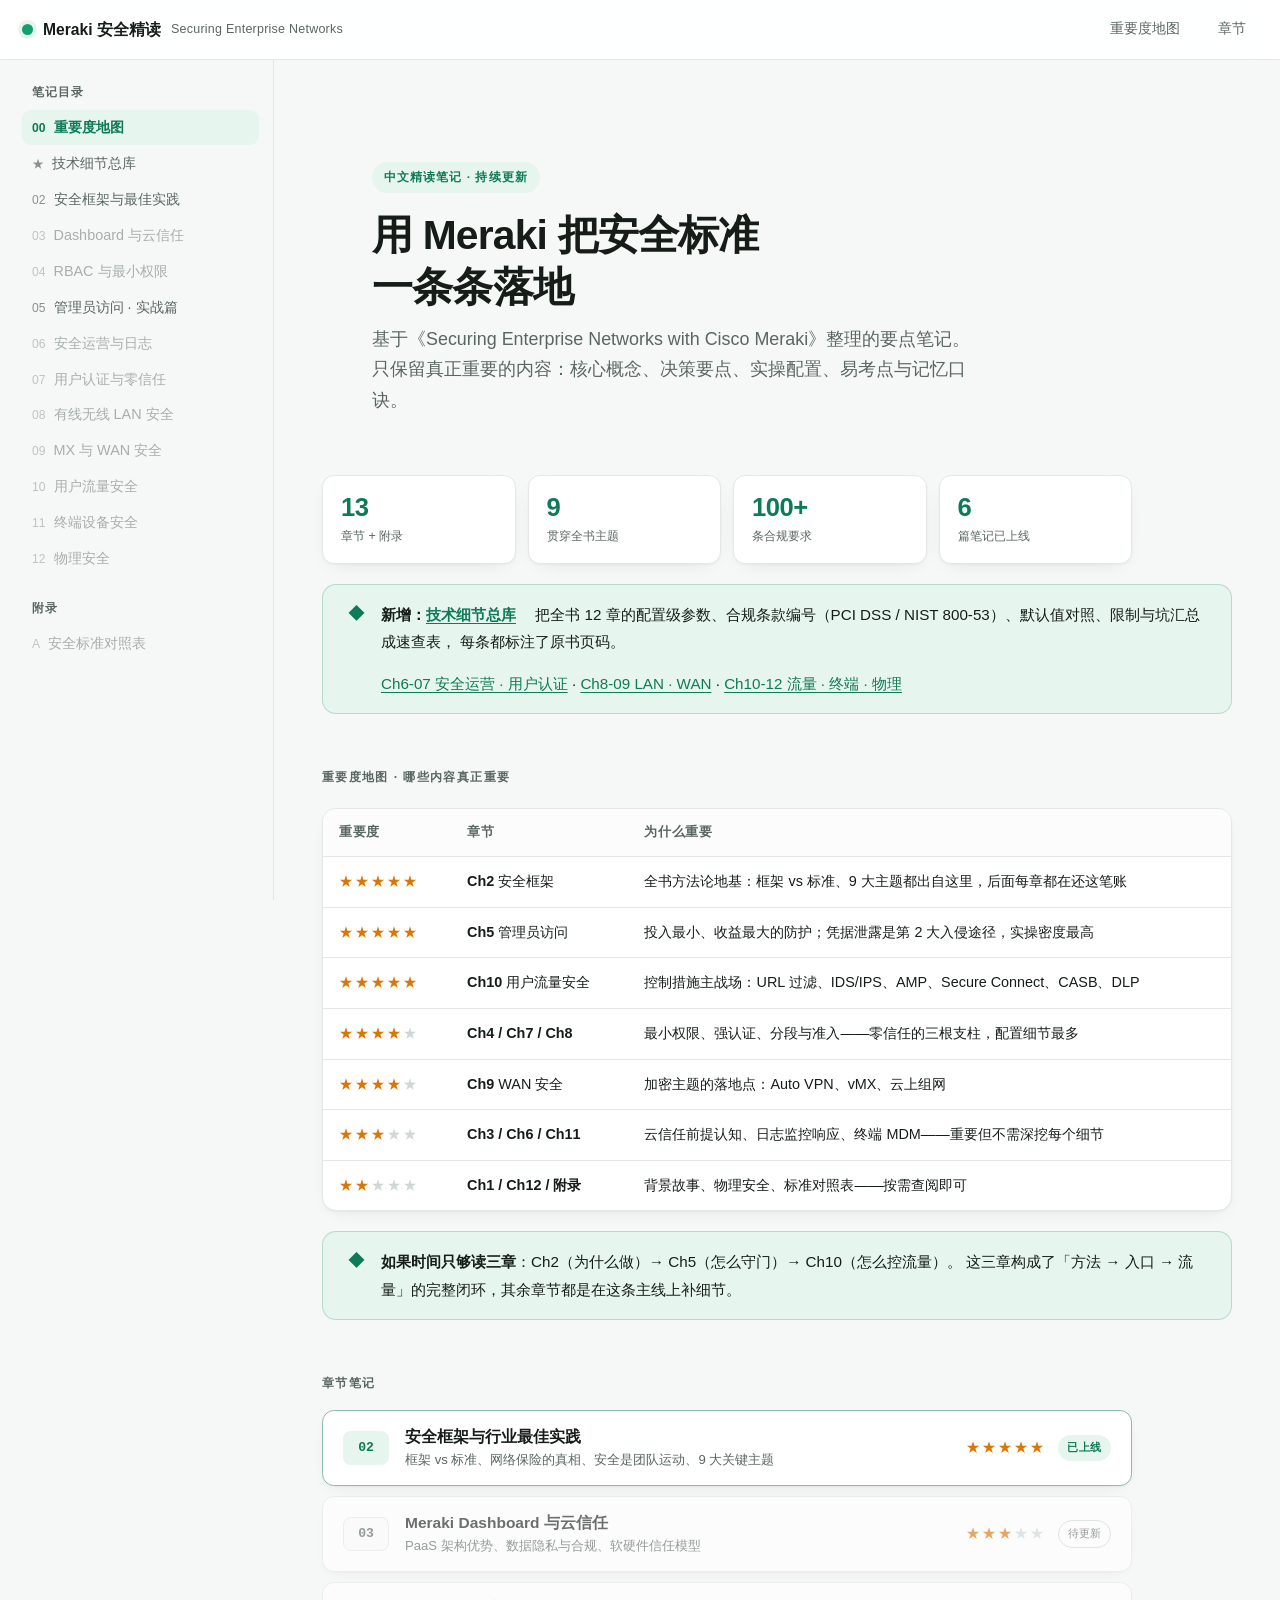
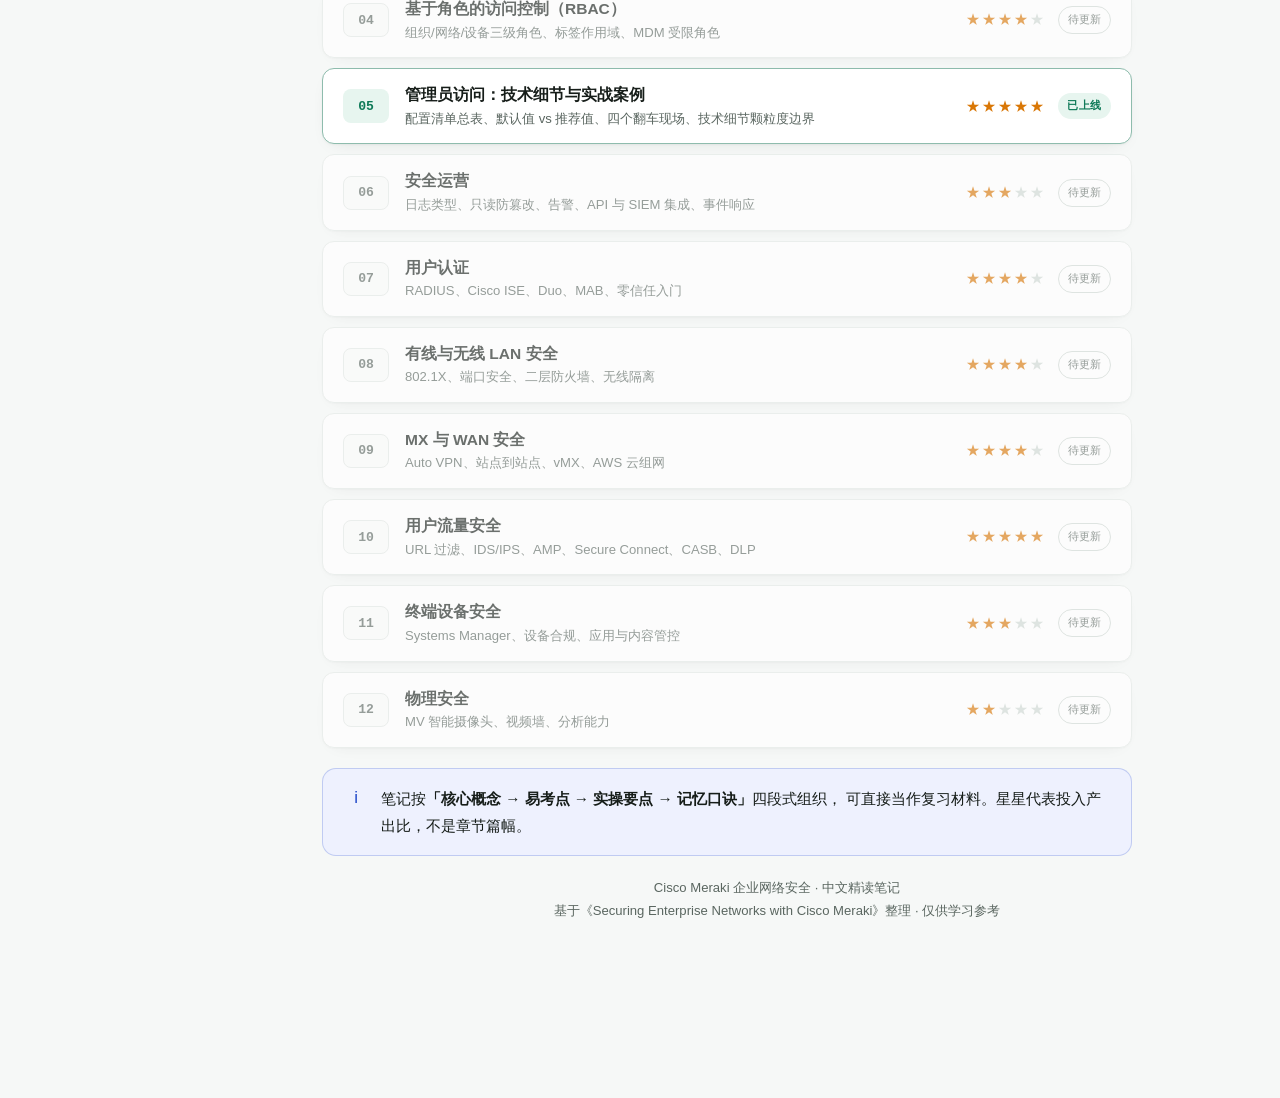
==== index.html @ 1a6ff97f "Meraki 安全精读笔记：技术细节总库 + Ch2/Ch5 深度笔记" ====
<!DOCTYPE html>
<html lang="zh-CN">
<head>
<meta charset="UTF-8">
<meta name="viewport" content="width=device-width, initial-scale=1">
<title>Cisco Meraki 企业网络安全 · 中文精读笔记</title>
<meta name="description" content="《Securing Enterprise Networks with Cisco Meraki》中文精读笔记：重点提炼、易考点、实操配置与记忆口诀。">
<link rel="stylesheet" href="assets/style.css">
</head>
<body>
<div id="progress"></div>

<header class="topbar">
  <button class="menu-btn" aria-label="打开目录">☰</button>
  <a class="brand" href="index.html">
    <span class="dot"></span>
    Meraki 安全精读
    <small>Securing Enterprise Networks</small>
  </a>
  <span class="topbar-spacer"></span>
  <a class="topbar-link hide-sm" href="#importance">重要度地图</a>
  <a class="topbar-link" href="#chapters">章节</a>
</header>

<div class="layout">

  <nav class="sidebar">
    <div class="side-group-title">笔记目录</div>
    <a href="index.html"><span class="num">00</span>重要度地图</a>
    <a href="notes/tech-details.html"><span class="num">★</span>技术细节总库</a>
    <a href="notes/ch02-frameworks.html"><span class="num">02</span>安全框架与最佳实践</a>
    <a class="soon"><span class="num">03</span>Dashboard 与云信任</a>
    <a class="soon"><span class="num">04</span>RBAC 与最小权限</a>
    <a href="notes/ch05-admin-access-details.html"><span class="num">05</span>管理员访问 · 实战篇</a>
    <a class="soon"><span class="num">06</span>安全运营与日志</a>
    <a class="soon"><span class="num">07</span>用户认证与零信任</a>
    <a class="soon"><span class="num">08</span>有线无线 LAN 安全</a>
    <a class="soon"><span class="num">09</span>MX 与 WAN 安全</a>
    <a class="soon"><span class="num">10</span>用户流量安全</a>
    <a class="soon"><span class="num">11</span>终端设备安全</a>
    <a class="soon"><span class="num">12</span>物理安全</a>
    <div class="side-group-title">附录</div>
    <a class="soon"><span class="num">A</span>安全标准对照表</a>
  </nav>

  <main>
    <div class="hero">
      <div class="eyebrow">中文精读笔记 · 持续更新</div>
      <h1>用 Meraki 把安全标准<br>一条条落地</h1>
      <p class="lead">
        基于《Securing Enterprise Networks with Cisco Meraki》整理的要点笔记。
        只保留真正重要的内容：核心概念、决策要点、实操配置、易考点与记忆口诀。
      </p>
    </div>

    <div class="stat-row">
      <div class="stat"><div class="n">13</div><div class="l">章节 + 附录</div></div>
      <div class="stat"><div class="n">9</div><div class="l">贯穿全书主题</div></div>
      <div class="stat"><div class="n">100+</div><div class="l">条合规要求</div></div>
      <div class="stat"><div class="n">6</div><div class="l">篇笔记已上线</div></div>
    </div>

    <div class="callout tip">
      <span class="ico">◆</span>
      <div>
        <p><strong>新增：<a href="notes/tech-details.html">技术细节总库</a></strong>　
        把全书 12 章的配置级参数、合规条款编号（PCI DSS / NIST 800-53）、默认值对照、限制与坑汇总成速查表，
        每条都标注了原书页码。</p>
        <p style="margin-bottom:0">
          <a href="notes/tech-ch06-ch07.html">Ch6-07 安全运营 · 用户认证</a> ·
          <a href="notes/tech-ch08-ch09.html">Ch8-09 LAN · WAN</a> ·
          <a href="notes/tech-ch10-ch12.html">Ch10-12 流量 · 终端 · 物理</a>
        </p>
      </div>
    </div>

    <div class="section-title" id="importance">重要度地图 · 哪些内容真正重要</div>
    <div class="table-wrap">
      <table>
        <thead>
          <tr><th>重要度</th><th>章节</th><th>为什么重要</th></tr>
        </thead>
        <tbody>
          <tr>
            <td><span class="stars">★★★★★</span></td>
            <td><strong>Ch2</strong> 安全框架</td>
            <td>全书方法论地基：框架 vs 标准、9 大主题都出自这里，后面每章都在还这笔账</td>
          </tr>
          <tr>
            <td><span class="stars">★★★★★</span></td>
            <td><strong>Ch5</strong> 管理员访问</td>
            <td>投入最小、收益最大的防护；凭据泄露是第 2 大入侵途径，实操密度最高</td>
          </tr>
          <tr>
            <td><span class="stars">★★★★★</span></td>
            <td><strong>Ch10</strong> 用户流量安全</td>
            <td>控制措施主战场：URL 过滤、IDS/IPS、AMP、Secure Connect、CASB、DLP</td>
          </tr>
          <tr>
            <td><span class="stars">★★★★<span class="off">★</span></span></td>
            <td><strong>Ch4 / Ch7 / Ch8</strong></td>
            <td>最小权限、强认证、分段与准入——零信任的三根支柱，配置细节最多</td>
          </tr>
          <tr>
            <td><span class="stars">★★★★<span class="off">★</span></span></td>
            <td><strong>Ch9</strong> WAN 安全</td>
            <td>加密主题的落地点：Auto VPN、vMX、云上组网</td>
          </tr>
          <tr>
            <td><span class="stars">★★★<span class="off">★★</span></span></td>
            <td><strong>Ch3 / Ch6 / Ch11</strong></td>
            <td>云信任前提认知、日志监控响应、终端 MDM——重要但不需深挖每个细节</td>
          </tr>
          <tr>
            <td><span class="stars">★★<span class="off">★★★</span></span></td>
            <td><strong>Ch1 / Ch12 / 附录</strong></td>
            <td>背景故事、物理安全、标准对照表——按需查阅即可</td>
          </tr>
        </tbody>
      </table>
    </div>

    <div class="callout tip">
      <span class="ico">◆</span>
      <div>
        <p><strong>如果时间只够读三章</strong>：Ch2（为什么做）→ Ch5（怎么守门）→ Ch10（怎么控流量）。
        这三章构成了「方法 → 入口 → 流量」的完整闭环，其余章节都是在这条主线上补细节。</p>
      </div>
    </div>

    <div class="section-title" id="chapters">章节笔记</div>
    <div class="ch-list">
      <a class="ch-item ready" href="notes/ch02-frameworks.html">
        <span class="idx">02</span>
        <span class="body">
          <span class="t">安全框架与行业最佳实践</span>
          <span class="d">框架 vs 标准、网络保险的真相、安全是团队运动、9 大关键主题</span>
        </span>
        <span class="tail">
          <span class="stars">★★★★★</span>
          <span class="badge-ready">已上线</span>
        </span>
      </a>

      <a class="ch-item soon">
        <span class="idx">03</span>
        <span class="body">
          <span class="t">Meraki Dashboard 与云信任</span>
          <span class="d">PaaS 架构优势、数据隐私与合规、软硬件信任模型</span>
        </span>
        <span class="tail"><span class="stars">★★★<span class="off">★★</span></span><span class="badge-soon">待更新</span></span>
      </a>

      <a class="ch-item soon">
        <span class="idx">04</span>
        <span class="body">
          <span class="t">基于角色的访问控制（RBAC）</span>
          <span class="d">组织/网络/设备三级角色、标签作用域、MDM 受限角色</span>
        </span>
        <span class="tail"><span class="stars">★★★★<span class="off">★</span></span><span class="badge-soon">待更新</span></span>
      </a>

      <a class="ch-item ready" href="notes/ch05-admin-access-details.html">
        <span class="idx">05</span>
        <span class="body">
          <span class="t">管理员访问：技术细节与实战案例</span>
          <span class="d">配置清单总表、默认值 vs 推荐值、四个翻车现场、技术细节颗粒度边界</span>
        </span>
        <span class="tail">
          <span class="stars">★★★★★</span>
          <span class="badge-ready">已上线</span>
        </span>
      </a>

      <a class="ch-item soon">
        <span class="idx">06</span>
        <span class="body">
          <span class="t">安全运营</span>
          <span class="d">日志类型、只读防篡改、告警、API 与 SIEM 集成、事件响应</span>
        </span>
        <span class="tail"><span class="stars">★★★<span class="off">★★</span></span><span class="badge-soon">待更新</span></span>
      </a>

      <a class="ch-item soon">
        <span class="idx">07</span>
        <span class="body">
          <span class="t">用户认证</span>
          <span class="d">RADIUS、Cisco ISE、Duo、MAB、零信任入门</span>
        </span>
        <span class="tail"><span class="stars">★★★★<span class="off">★</span></span><span class="badge-soon">待更新</span></span>
      </a>

      <a class="ch-item soon">
        <span class="idx">08</span>
        <span class="body">
          <span class="t">有线与无线 LAN 安全</span>
          <span class="d">802.1X、端口安全、二层防火墙、无线隔离</span>
        </span>
        <span class="tail"><span class="stars">★★★★<span class="off">★</span></span><span class="badge-soon">待更新</span></span>
      </a>

      <a class="ch-item soon">
        <span class="idx">09</span>
        <span class="body">
          <span class="t">MX 与 WAN 安全</span>
          <span class="d">Auto VPN、站点到站点、vMX、AWS 云组网</span>
        </span>
        <span class="tail"><span class="stars">★★★★<span class="off">★</span></span><span class="badge-soon">待更新</span></span>
      </a>

      <a class="ch-item soon">
        <span class="idx">10</span>
        <span class="body">
          <span class="t">用户流量安全</span>
          <span class="d">URL 过滤、IDS/IPS、AMP、Secure Connect、CASB、DLP</span>
        </span>
        <span class="tail"><span class="stars">★★★★★</span><span class="badge-soon">待更新</span></span>
      </a>

      <a class="ch-item soon">
        <span class="idx">11</span>
        <span class="body">
          <span class="t">终端设备安全</span>
          <span class="d">Systems Manager、设备合规、应用与内容管控</span>
        </span>
        <span class="tail"><span class="stars">★★★<span class="off">★★</span></span><span class="badge-soon">待更新</span></span>
      </a>

      <a class="ch-item soon">
        <span class="idx">12</span>
        <span class="body">
          <span class="t">物理安全</span>
          <span class="d">MV 智能摄像头、视频墙、分析能力</span>
        </span>
        <span class="tail"><span class="stars">★★<span class="off">★★★</span></span><span class="badge-soon">待更新</span></span>
      </a>
    </div>

    <div class="callout info" style="max-width:810px">
      <span class="ico">i</span>
      <div>
        <p>笔记按<strong>「核心概念 → 易考点 → 实操要点 → 记忆口诀」</strong>四段式组织，
        可直接当作复习材料。星星代表投入产出比，不是章节篇幅。</p>
      </div>
    </div>

    <footer>
      <p>Cisco Meraki 企业网络安全 · 中文精读笔记<br>
      基于《Securing Enterprise Networks with Cisco Meraki》整理 · 仅供学习参考</p>
    </footer>
  </main>
</div>

<div id="overlay"></div>
<script src="assets/app.js"></script>
</body>
</html>
---- assets/style.css ----
/* ===== Cisco Meraki 安全学习笔记 ===== */
:root {
  --bg: #f6f8f7;
  --surface: #ffffff;
  --surface-2: #fbfcfb;
  --text: #161d19;
  --text-dim: #5a6660;
  --accent: #0f7a58;
  --accent-2: #12a06e;
  --accent-soft: #e7f5ef;
  --border: #e3e8e5;
  --border-strong: #cfd8d3;
  --star: #d97706;
  --warn: #a15c07;
  --warn-bg: #fdf5e6;
  --info: #1e46c8;
  --info-bg: #eef1fe;
  --danger: #b3261e;
  --danger-bg: #fdf0ef;
  --radius: 14px;
  --sidebar-w: 274px;
  --shadow: 0 1px 2px rgba(20, 40, 30, .04), 0 6px 20px -12px rgba(20, 40, 30, .18);
  --mono: ui-monospace, SFMono-Regular, "SF Mono", Menlo, Consolas, monospace;
  --sans: -apple-system, BlinkMacSystemFont, "Segoe UI", "PingFang SC",
    "Hiragino Sans GB", "Microsoft YaHei", "Noto Sans SC", sans-serif;
}

@media (prefers-color-scheme: dark) {
  :root {
    --bg: #101614;
    --surface: #17201d;
    --surface-2: #1b2521;
    --text: #e6ece9;
    --text-dim: #9aa7a1;
    --accent: #35c08c;
    --accent-2: #4ad5a1;
    --accent-soft: #142b23;
    --border: #26332e;
    --border-strong: #33443d;
    --star: #e9a63a;
    --warn: #e0b170;
    --warn-bg: #2b2314;
    --info: #9db3ff;
    --info-bg: #17203a;
    --danger: #ff9d95;
    --danger-bg: #2f1a19;
    --shadow: 0 1px 2px rgba(0, 0, 0, .3), 0 8px 24px -14px rgba(0, 0, 0, .6);
  }
}

* { box-sizing: border-box; }

html { scroll-behavior: smooth; scroll-padding-top: 84px; }

body {
  margin: 0;
  background: var(--bg);
  color: var(--text);
  font-family: var(--sans);
  font-size: 16px;
  line-height: 1.78;
  -webkit-font-smoothing: antialiased;
}

/* 顶部阅读进度 */
#progress {
  position: fixed;
  top: 0; left: 0;
  height: 3px;
  width: 0;
  background: linear-gradient(90deg, var(--accent), var(--accent-2));
  z-index: 200;
  transition: width .1s linear;
}

/* ===== 顶栏 ===== */
.topbar {
  position: sticky;
  top: 0;
  z-index: 100;
  display: flex;
  align-items: center;
  gap: 14px;
  height: 60px;
  padding: 0 22px;
  background: color-mix(in srgb, var(--surface) 88%, transparent);
  backdrop-filter: saturate(180%) blur(14px);
  border-bottom: 1px solid var(--border);
}

.brand {
  display: flex;
  align-items: center;
  gap: 10px;
  font-weight: 700;
  font-size: .98rem;
  color: var(--text);
  text-decoration: none;
  white-space: nowrap;
}

.brand .dot {
  width: 11px; height: 11px;
  border-radius: 50%;
  background: var(--accent-2);
  box-shadow: 0 0 0 4px var(--accent-soft);
  flex: none;
}

.brand small {
  font-weight: 500;
  color: var(--text-dim);
  font-size: .78rem;
  letter-spacing: .02em;
}

.topbar-spacer { flex: 1; }

.topbar-link {
  font-size: .86rem;
  color: var(--text-dim);
  text-decoration: none;
  padding: 6px 12px;
  border-radius: 999px;
  transition: .16s;
  white-space: nowrap;
}
.topbar-link:hover { color: var(--accent); background: var(--accent-soft); }

.menu-btn {
  display: none;
  border: 1px solid var(--border-strong);
  background: var(--surface);
  color: var(--text);
  border-radius: 9px;
  width: 38px; height: 34px;
  font-size: 1rem;
  cursor: pointer;
}

/* ===== 布局 ===== */
.layout { display: flex; align-items: flex-start; }

.sidebar {
  position: sticky;
  top: 60px;
  width: var(--sidebar-w);
  flex: none;
  height: calc(100vh - 60px);
  overflow-y: auto;
  padding: 22px 14px 40px 22px;
  border-right: 1px solid var(--border);
  font-size: .9rem;
}

.sidebar::-webkit-scrollbar { width: 8px; }
.sidebar::-webkit-scrollbar-thumb {
  background: var(--border-strong);
  border-radius: 4px;
}

.side-group-title {
  font-size: .72rem;
  font-weight: 700;
  letter-spacing: .1em;
  text-transform: uppercase;
  color: var(--text-dim);
  margin: 22px 0 8px 10px;
}
.side-group-title:first-child { margin-top: 0; }

.sidebar a {
  display: flex;
  align-items: baseline;
  gap: 8px;
  padding: 7px 10px;
  border-radius: 9px;
  color: var(--text-dim);
  text-decoration: none;
  line-height: 1.45;
  transition: .14s;
  margin-bottom: 1px;
}
.sidebar a:hover { color: var(--text); background: var(--surface-2); }
.sidebar a.active {
  color: var(--accent);
  background: var(--accent-soft);
  font-weight: 600;
}
.sidebar a .num {
  font-variant-numeric: tabular-nums;
  font-size: .76rem;
  color: var(--text-dim);
  flex: none;
  opacity: .7;
}
.sidebar a.active .num { color: var(--accent); opacity: 1; }
.sidebar a.soon { opacity: .5; cursor: not-allowed; }
.sidebar a.soon:hover { background: transparent; color: var(--text-dim); }

/* ===== 正文 ===== */
main {
  flex: 1;
  min-width: 0;
  padding: 46px 48px 120px;
}

.content {
  max-width: 810px;
  margin: 0 auto;
}

.chapter-head { margin-bottom: 40px; }

.eyebrow {
  display: inline-flex;
  align-items: center;
  gap: 8px;
  font-size: .74rem;
  font-weight: 700;
  letter-spacing: .09em;
  text-transform: uppercase;
  color: var(--accent);
  background: var(--accent-soft);
  padding: 5px 12px;
  border-radius: 999px;
  margin-bottom: 16px;
}

h1 {
  font-size: 2.1rem;
  line-height: 1.28;
  letter-spacing: -.02em;
  margin: 0 0 10px;
  font-weight: 750;
}

.subtitle {
  font-size: 1.06rem;
  color: var(--text-dim);
  margin: 0 0 22px;
  line-height: 1.65;
}

.meta-row {
  display: flex;
  flex-wrap: wrap;
  gap: 8px;
  align-items: center;
  padding-top: 18px;
  border-top: 1px solid var(--border);
  font-size: .84rem;
  color: var(--text-dim);
}

.chip {
  display: inline-flex;
  align-items: center;
  gap: 5px;
  padding: 4px 11px;
  border-radius: 999px;
  border: 1px solid var(--border-strong);
  background: var(--surface);
  font-size: .78rem;
  color: var(--text-dim);
}
.chip.strong {
  border-color: transparent;
  background: var(--accent-soft);
  color: var(--accent);
  font-weight: 650;
}

h2 {
  font-size: 1.4rem;
  margin: 52px 0 16px;
  padding-top: 14px;
  letter-spacing: -.01em;
  font-weight: 700;
  display: flex;
  align-items: center;
  gap: 12px;
}
h2::before {
  content: "";
  width: 4px;
  height: 1.05em;
  border-radius: 2px;
  background: linear-gradient(180deg, var(--accent-2), var(--accent));
  flex: none;
}

h3 {
  font-size: 1.06rem;
  margin: 30px 0 10px;
  font-weight: 680;
  letter-spacing: -.005em;
}

p { margin: 0 0 15px; }

a { color: var(--accent); text-underline-offset: 3px; }

strong { font-weight: 680; color: var(--text); }

em { font-style: normal; color: var(--accent); font-weight: 600; }

ul, ol { margin: 0 0 16px; padding-left: 1.35em; }
li { margin-bottom: 7px; }
li::marker { color: var(--accent); }

code {
  font-family: var(--mono);
  font-size: .875em;
  background: var(--surface-2);
  border: 1px solid var(--border);
  border-radius: 5px;
  padding: 1.5px 5px;
  white-space: nowrap;
}

hr {
  border: none;
  border-top: 1px solid var(--border);
  margin: 44px 0;
}

/* ===== 卡片 ===== */
.card {
  background: var(--surface);
  border: 1px solid var(--border);
  border-radius: var(--radius);
  padding: 22px 24px;
  margin: 20px 0;
  box-shadow: var(--shadow);
}

/* ===== 提示框 ===== */
.callout {
  display: grid;
  grid-template-columns: 26px 1fr;
  gap: 12px;
  padding: 16px 20px;
  border-radius: var(--radius);
  margin: 20px 0;
  font-size: .95rem;
  border: 1px solid transparent;
}
.callout .ico { font-size: 1.05rem; line-height: 1.6; text-align: center; }
.callout p:last-child { margin-bottom: 0; }
.callout.tip { background: var(--accent-soft); border-color: color-mix(in srgb, var(--accent) 22%, transparent); }
.callout.tip .ico { color: var(--accent); }
.callout.warn { background: var(--warn-bg); border-color: color-mix(in srgb, var(--warn) 24%, transparent); }
.callout.warn .ico { color: var(--warn); }
.callout.info { background: var(--info-bg); border-color: color-mix(in srgb, var(--info) 22%, transparent); }
.callout.info .ico { color: var(--info); }
.callout.danger { background: var(--danger-bg); border-color: color-mix(in srgb, var(--danger) 22%, transparent); }
.callout.danger .ico { color: var(--danger); }

/* ===== 表格 ===== */
.table-wrap {
  overflow-x: auto;
  margin: 20px 0;
  border: 1px solid var(--border);
  border-radius: var(--radius);
  background: var(--surface);
  box-shadow: var(--shadow);
}

table {
  width: 100%;
  border-collapse: collapse;
  font-size: .9rem;
  min-width: 480px;
}

thead th {
  text-align: left;
  padding: 12px 16px;
  background: var(--surface-2);
  font-weight: 680;
  font-size: .8rem;
  letter-spacing: .04em;
  text-transform: uppercase;
  color: var(--text-dim);
  border-bottom: 1px solid var(--border);
  white-space: nowrap;
}

tbody td {
  padding: 12px 16px;
  border-bottom: 1px solid var(--border);
  vertical-align: top;
}

tbody tr:last-child td { border-bottom: none; }
tbody tr:hover { background: var(--surface-2); }

td code { font-size: .82em; }

/* ===== 星级重要度 ===== */
.stars { color: var(--star); letter-spacing: 2px; white-space: nowrap; font-size: .9rem; }
.stars .off { color: var(--border-strong); }

/* ===== 关键要点清单 ===== */
.keypoints {
  counter-reset: kp;
  list-style: none;
  padding: 0;
  margin: 20px 0;
}
.keypoints li {
  counter-increment: kp;
  position: relative;
  padding: 13px 18px 13px 52px;
  margin-bottom: 9px;
  background: var(--surface);
  border: 1px solid var(--border);
  border-radius: 11px;
  font-size: .95rem;
  line-height: 1.6;
}
.keypoints li::before {
  content: counter(kp);
  position: absolute;
  left: 14px;
  top: 12px;
  width: 24px; height: 24px;
  border-radius: 50%;
  background: var(--accent-soft);
  color: var(--accent);
  font-size: .78rem;
  font-weight: 700;
  display: grid;
  place-items: center;
  font-variant-numeric: tabular-nums;
}

/* ===== 口诀 ===== */
.mnemonic {
  margin: 24px 0;
  padding: 24px 26px;
  border-radius: var(--radius);
  background: linear-gradient(135deg, var(--accent-soft), color-mix(in srgb, var(--surface) 70%, var(--accent-soft)));
  border: 1px dashed color-mix(in srgb, var(--accent) 40%, transparent);
  text-align: center;
}
.mnemonic .label {
  font-size: .72rem;
  font-weight: 700;
  letter-spacing: .12em;
  text-transform: uppercase;
  color: var(--accent);
  display: block;
  margin-bottom: 10px;
}
.mnemonic .text {
  font-size: 1.08rem;
  font-weight: 650;
  line-height: 1.85;
  color: var(--text);
}

/* ===== 框架 vs 标准 对比 ===== */
.vs {
  display: grid;
  grid-template-columns: 1fr 1fr;
  gap: 1px;
  background: var(--border);
  border: 1px solid var(--border);
  border-radius: var(--radius);
  overflow: hidden;
  margin: 22px 0;
}
.vs > div { background: var(--surface); padding: 20px 22px; }
.vs .vs-title {
  font-size: .78rem;
  font-weight: 700;
  letter-spacing: .08em;
  text-transform: uppercase;
  color: var(--text-dim);
  margin-bottom: 8px;
}
.vs .vs-main {
  font-size: 1.22rem;
  font-weight: 720;
  color: var(--accent);
  line-height: 1.4;
  margin-bottom: 10px;
}
.vs p { font-size: .89rem; color: var(--text-dim); margin: 0; }

/* ===== 页脚导航 ===== */
.pager {
  display: flex;
  gap: 12px;
  margin-top: 60px;
  padding-top: 26px;
  border-top: 1px solid var(--border);
}
.pager a {
  flex: 1;
  padding: 16px 18px;
  border-radius: 12px;
  border: 1px solid var(--border);
  background: var(--surface);
  text-decoration: none;
  transition: .16s;
  min-width: 0;
}
.pager a:hover { border-color: var(--accent); transform: translateY(-1px); }
.pager .dir {
  display: block;
  font-size: .72rem;
  letter-spacing: .08em;
  text-transform: uppercase;
  color: var(--text-dim);
  margin-bottom: 5px;
}
.pager .ttl {
  display: block;
  font-size: .93rem;
  font-weight: 650;
  color: var(--text);
  line-height: 1.45;
}
.pager a.next { text-align: right; }
.pager a.disabled {
  opacity: .45;
  pointer-events: none;
}

footer {
  max-width: 810px;
  margin: 0 auto;
  padding: 0 0 40px;
  font-size: .82rem;
  color: var(--text-dim);
  text-align: center;
}

/* ===== 首页元素 ===== */
.hero {
  padding: 56px 0 10px;
  max-width: 810px;
  margin: 0 auto;
}
.hero h1 { font-size: 2.55rem; }
.hero .lead {
  font-size: 1.12rem;
  color: var(--text-dim);
  max-width: 620px;
  line-height: 1.72;
}

.stat-row {
  display: grid;
  grid-template-columns: repeat(4, 1fr);
  gap: 12px;
  margin: 34px 0 10px;
  max-width: 810px;
}
.stat {
  background: var(--surface);
  border: 1px solid var(--border);
  border-radius: 12px;
  padding: 16px 18px;
  box-shadow: var(--shadow);
}
.stat .n {
  font-size: 1.6rem;
  font-weight: 750;
  letter-spacing: -.02em;
  color: var(--accent);
  line-height: 1.2;
  font-variant-numeric: tabular-nums;
}
.stat .l { font-size: .78rem; color: var(--text-dim); margin-top: 2px; }

.section-title {
  font-size: .78rem;
  font-weight: 700;
  letter-spacing: .11em;
  text-transform: uppercase;
  color: var(--text-dim);
  margin: 52px 0 16px;
  max-width: 810px;
}

/* 章节卡片列表 */
.ch-list {
  max-width: 810px;
  display: grid;
  gap: 10px;
}
.ch-item {
  display: grid;
  grid-template-columns: 46px 1fr auto;
  align-items: center;
  gap: 16px;
  padding: 15px 20px;
  background: var(--surface);
  border: 1px solid var(--border);
  border-radius: 12px;
  text-decoration: none;
  color: inherit;
  transition: .16s;
  box-shadow: var(--shadow);
}
.ch-item:hover {
  border-color: var(--accent);
  transform: translateY(-1px);
}
.ch-item .idx {
  font-family: var(--mono);
  font-size: .82rem;
  font-weight: 700;
  color: var(--text-dim);
  background: var(--surface-2);
  border-radius: 8px;
  height: 34px;
  display: grid;
  place-items: center;
  border: 1px solid var(--border);
}
.ch-item .body { min-width: 0; }
.ch-item .t {
  font-weight: 660;
  font-size: .97rem;
  line-height: 1.45;
  display: block;
}
.ch-item .d {
  font-size: .82rem;
  color: var(--text-dim);
  line-height: 1.5;
  margin-top: 2px;
  display: block;
}
.ch-item .tail { display: flex; align-items: center; gap: 12px; }
.ch-item.ready { border-color: color-mix(in srgb, var(--accent) 40%, var(--border)); }
.ch-item.ready .idx { background: var(--accent-soft); color: var(--accent); border-color: transparent; }
.ch-item.soon { opacity: .62; }
.ch-item.soon:hover { transform: none; border-color: var(--border); }

.badge-ready {
  font-size: .7rem;
  font-weight: 700;
  letter-spacing: .05em;
  color: var(--accent);
  background: var(--accent-soft);
  padding: 3px 9px;
  border-radius: 999px;
  white-space: nowrap;
}
.badge-soon {
  font-size: .7rem;
  color: var(--text-dim);
  border: 1px solid var(--border-strong);
  padding: 3px 9px;
  border-radius: 999px;
  white-space: nowrap;
}

/* ===== 响应式 ===== */
@media (max-width: 1080px) {
  main { padding: 38px 32px 110px; }
}

@media (max-width: 860px) {
  .menu-btn { display: block; }
  .brand small { display: none; }
  .sidebar {
    position: fixed;
    top: 60px;
    left: 0;
    width: 290px;
    background: var(--surface);
    z-index: 150;
    transform: translateX(-102%);
    transition: transform .22s ease;
    box-shadow: 0 10px 40px -10px rgba(0,0,0,.28);
    border-right: 1px solid var(--border);
  }
  .sidebar.open { transform: translateX(0); }
  main { padding: 30px 20px 90px; }
  h1, .hero h1 { font-size: 1.72rem; }
  h2 { font-size: 1.22rem; margin-top: 40px; }
  .vs { grid-template-columns: 1fr; }
  .stat-row { grid-template-columns: repeat(2, 1fr); }
  .ch-item { grid-template-columns: 40px 1fr; }
  .ch-item .tail { grid-column: 2; justify-content: flex-start; }
  .pager { flex-direction: column; }
  .topbar-link.hide-sm { display: none; }
  body { font-size: 15.5px; }
  .mnemonic .text { font-size: .99rem; }
}

@media (max-width: 420px) {
  .stat-row { grid-template-columns: 1fr 1fr; }
}

/* 遮罩 */
#overlay {
  display: none;
  position: fixed;
  inset: 60px 0 0 0;
  background: rgba(0,0,0,.35);
  z-index: 140;
}
#overlay.show { display: block; }

/* 快速跳转网格 */
.toc-grid {
  display: grid;
  grid-template-columns: repeat(auto-fill, minmax(155px, 1fr));
  gap: 8px;
  margin: 14px 0 28px;
}
.toc-grid a {
  display: block;
  padding: 9px 12px;
  border: 1px solid var(--border);
  border-radius: 8px;
  background: var(--surface);
  color: var(--text);
  font-size: .86rem;
  text-decoration: none;
  transition: border-color .16s ease, color .16s ease, transform .16s ease;
}
.toc-grid a:hover {
  border-color: var(--accent);
  color: var(--accent);
  transform: translateY(-1px);
}

@media print {
  .sidebar, .topbar, .pager, #progress, #overlay { display: none !important; }
  main { padding: 0; }
  body { background: #fff; font-size: 11pt; }
  .card, .callout, .table-wrap { box-shadow: none; }
}
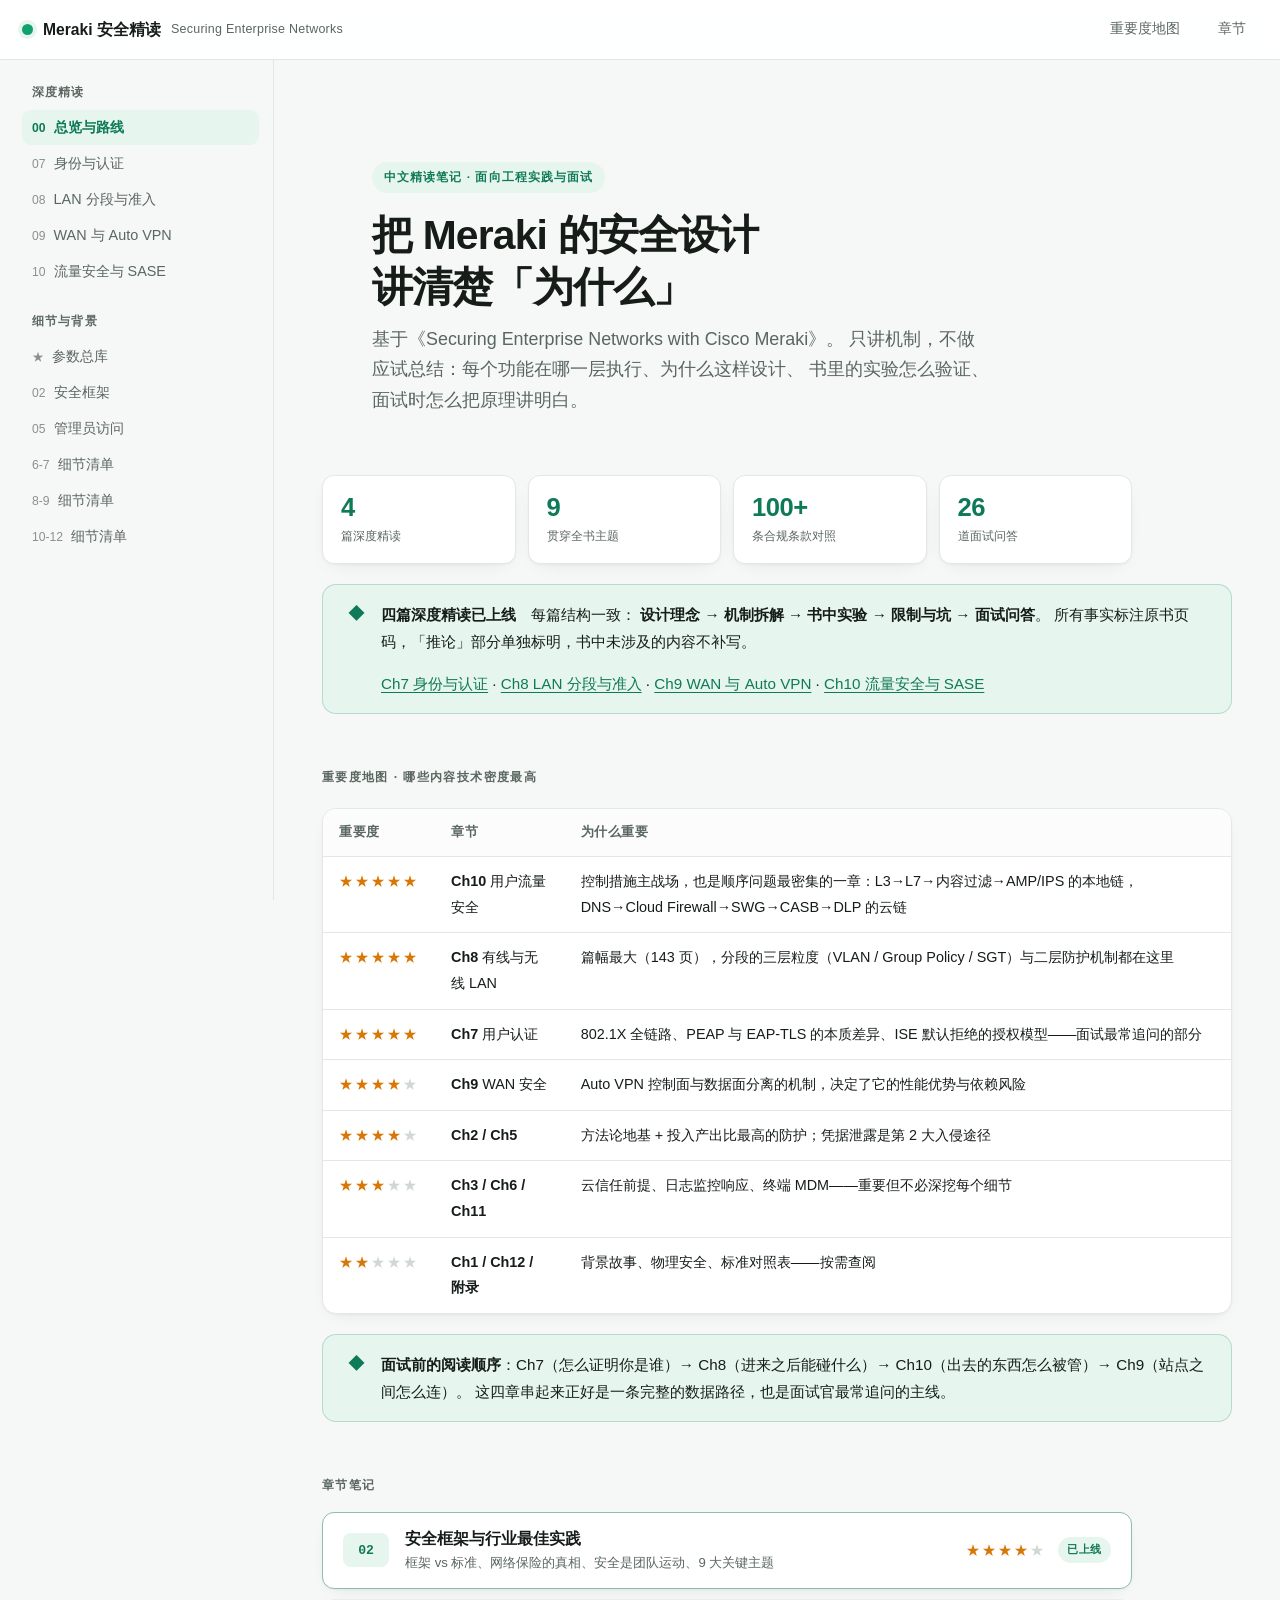
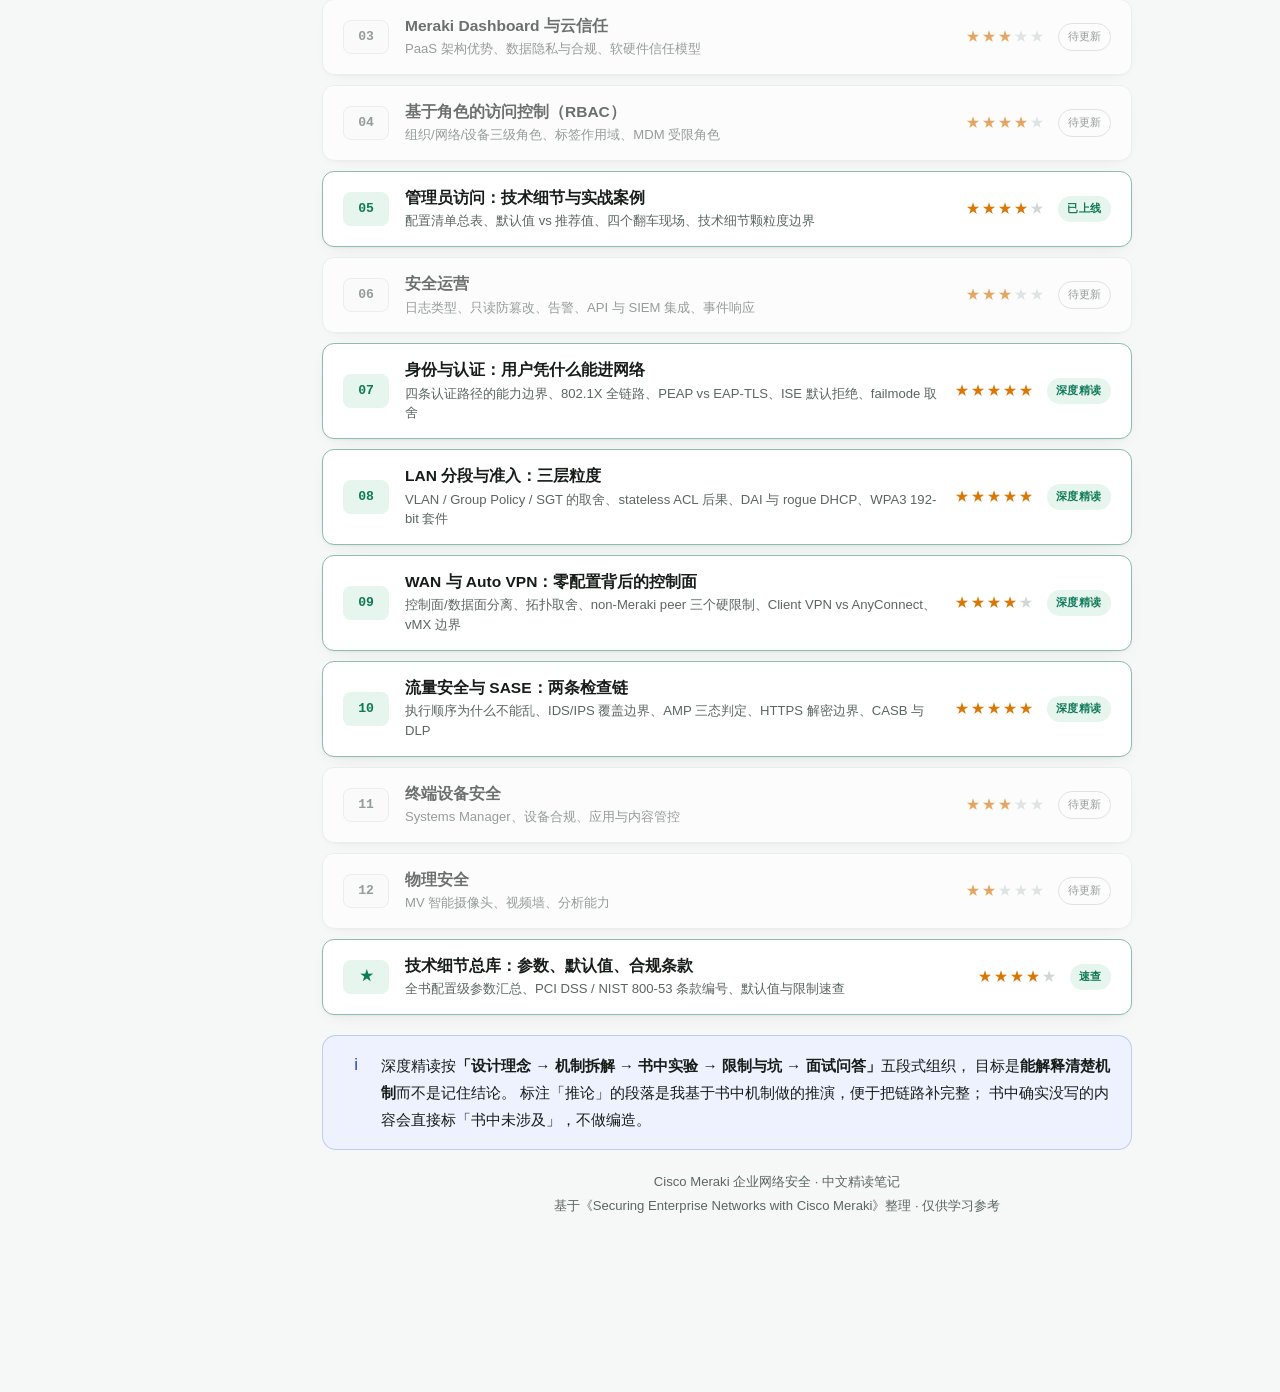
==== commit 97834f18: "重写为深度精读：新增 Ch7/Ch8/Ch9/Ch10 机制拆解与面试问答，移除记忆口诀" ====
--- a/index.html
+++ b/index.html
@@ -4,7 +4,7 @@
 <meta charset="UTF-8">
 <meta name="viewport" content="width=device-width, initial-scale=1">
 <title>Cisco Meraki 企业网络安全 · 中文精读笔记</title>
-<meta name="description" content="《Securing Enterprise Networks with Cisco Meraki》中文精读笔记：重点提炼、易考点、实操配置与记忆口诀。">
+<meta name="description" content="《Securing Enterprise Networks with Cisco Meraki》中文精读笔记：核心机制拆解、设计取舍、书中实验复现、限制与坑，面向工程实践与面试准备。">
 <link rel="stylesheet" href="assets/style.css">
 </head>
 <body>
@@ -25,56 +25,55 @@
 <div class="layout">
 
   <nav class="sidebar">
-    <div class="side-group-title">笔记目录</div>
-    <a href="index.html"><span class="num">00</span>重要度地图</a>
-    <a href="notes/tech-details.html"><span class="num">★</span>技术细节总库</a>
-    <a href="notes/ch02-frameworks.html"><span class="num">02</span>安全框架与最佳实践</a>
-    <a class="soon"><span class="num">03</span>Dashboard 与云信任</a>
-    <a class="soon"><span class="num">04</span>RBAC 与最小权限</a>
-    <a href="notes/ch05-admin-access-details.html"><span class="num">05</span>管理员访问 · 实战篇</a>
-    <a class="soon"><span class="num">06</span>安全运营与日志</a>
-    <a class="soon"><span class="num">07</span>用户认证与零信任</a>
-    <a class="soon"><span class="num">08</span>有线无线 LAN 安全</a>
-    <a class="soon"><span class="num">09</span>MX 与 WAN 安全</a>
-    <a class="soon"><span class="num">10</span>用户流量安全</a>
-    <a class="soon"><span class="num">11</span>终端设备安全</a>
-    <a class="soon"><span class="num">12</span>物理安全</a>
-    <div class="side-group-title">附录</div>
-    <a class="soon"><span class="num">A</span>安全标准对照表</a>
+    <div class="side-group-title">深度精读</div>
+    <a class="active" href="index.html"><span class="num">00</span>总览与路线</a>
+    <a href="notes/deep-ch07-identity.html"><span class="num">07</span>身份与认证</a>
+    <a href="notes/deep-ch08-lan.html"><span class="num">08</span>LAN 分段与准入</a>
+    <a href="notes/deep-ch09-wan.html"><span class="num">09</span>WAN 与 Auto VPN</a>
+    <a href="notes/deep-ch10-traffic.html"><span class="num">10</span>流量安全与 SASE</a>
+    <div class="side-group-title">细节与背景</div>
+    <a href="notes/tech-details.html"><span class="num">★</span>参数总库</a>
+    <a href="notes/ch02-frameworks.html"><span class="num">02</span>安全框架</a>
+    <a href="notes/ch05-admin-access-details.html"><span class="num">05</span>管理员访问</a>
+    <a href="notes/tech-ch06-ch07.html"><span class="num">6-7</span>细节清单</a>
+    <a href="notes/tech-ch08-ch09.html"><span class="num">8-9</span>细节清单</a>
+    <a href="notes/tech-ch10-ch12.html"><span class="num">10-12</span>细节清单</a>
   </nav>
 
   <main>
     <div class="hero">
-      <div class="eyebrow">中文精读笔记 · 持续更新</div>
-      <h1>用 Meraki 把安全标准<br>一条条落地</h1>
+      <div class="eyebrow">中文精读笔记 · 面向工程实践与面试</div>
+      <h1>把 Meraki 的安全设计<br>讲清楚「为什么」</h1>
       <p class="lead">
-        基于《Securing Enterprise Networks with Cisco Meraki》整理的要点笔记。
-        只保留真正重要的内容：核心概念、决策要点、实操配置、易考点与记忆口诀。
+        基于《Securing Enterprise Networks with Cisco Meraki》。
+        只讲机制，不做应试总结：每个功能在哪一层执行、为什么这样设计、
+        书里的实验怎么验证、面试时怎么把原理讲明白。
       </p>
     </div>
 
     <div class="stat-row">
-      <div class="stat"><div class="n">13</div><div class="l">章节 + 附录</div></div>
+      <div class="stat"><div class="n">4</div><div class="l">篇深度精读</div></div>
       <div class="stat"><div class="n">9</div><div class="l">贯穿全书主题</div></div>
-      <div class="stat"><div class="n">100+</div><div class="l">条合规要求</div></div>
-      <div class="stat"><div class="n">6</div><div class="l">篇笔记已上线</div></div>
+      <div class="stat"><div class="n">100+</div><div class="l">条合规条款对照</div></div>
+      <div class="stat"><div class="n">26</div><div class="l">道面试问答</div></div>
     </div>
 
     <div class="callout tip">
       <span class="ico">◆</span>
       <div>
-        <p><strong>新增：<a href="notes/tech-details.html">技术细节总库</a></strong>　
-        把全书 12 章的配置级参数、合规条款编号（PCI DSS / NIST 800-53）、默认值对照、限制与坑汇总成速查表，
-        每条都标注了原书页码。</p>
+        <p><strong>四篇深度精读已上线</strong>　每篇结构一致：
+        <strong>设计理念 → 机制拆解 → 书中实验 → 限制与坑 → 面试问答</strong>。
+        所有事实标注原书页码，「推论」部分单独标明，书中未涉及的内容不补写。</p>
         <p style="margin-bottom:0">
-          <a href="notes/tech-ch06-ch07.html">Ch6-07 安全运营 · 用户认证</a> ·
-          <a href="notes/tech-ch08-ch09.html">Ch8-09 LAN · WAN</a> ·
-          <a href="notes/tech-ch10-ch12.html">Ch10-12 流量 · 终端 · 物理</a>
+          <a href="notes/deep-ch07-identity.html">Ch7 身份与认证</a> ·
+          <a href="notes/deep-ch08-lan.html">Ch8 LAN 分段与准入</a> ·
+          <a href="notes/deep-ch09-wan.html">Ch9 WAN 与 Auto VPN</a> ·
+          <a href="notes/deep-ch10-traffic.html">Ch10 流量安全与 SASE</a>
         </p>
       </div>
     </div>
 
-    <div class="section-title" id="importance">重要度地图 · 哪些内容真正重要</div>
+    <div class="section-title" id="importance">重要度地图 · 哪些内容技术密度最高</div>
     <div class="table-wrap">
       <table>
         <thead>
@@ -83,38 +82,38 @@
         <tbody>
           <tr>
             <td><span class="stars">★★★★★</span></td>
-            <td><strong>Ch2</strong> 安全框架</td>
-            <td>全书方法论地基：框架 vs 标准、9 大主题都出自这里，后面每章都在还这笔账</td>
+            <td><strong>Ch10</strong> 用户流量安全</td>
+            <td>控制措施主战场，也是顺序问题最密集的一章：L3→L7→内容过滤→AMP/IPS 的本地链，DNS→Cloud Firewall→SWG→CASB→DLP 的云链</td>
           </tr>
           <tr>
             <td><span class="stars">★★★★★</span></td>
-            <td><strong>Ch5</strong> 管理员访问</td>
-            <td>投入最小、收益最大的防护；凭据泄露是第 2 大入侵途径，实操密度最高</td>
+            <td><strong>Ch8</strong> 有线与无线 LAN</td>
+            <td>篇幅最大（143 页），分段的三层粒度（VLAN / Group Policy / SGT）与二层防护机制都在这里</td>
           </tr>
           <tr>
             <td><span class="stars">★★★★★</span></td>
-            <td><strong>Ch10</strong> 用户流量安全</td>
-            <td>控制措施主战场：URL 过滤、IDS/IPS、AMP、Secure Connect、CASB、DLP</td>
-          </tr>
-          <tr>
-            <td><span class="stars">★★★★<span class="off">★</span></span></td>
-            <td><strong>Ch4 / Ch7 / Ch8</strong></td>
-            <td>最小权限、强认证、分段与准入——零信任的三根支柱，配置细节最多</td>
+            <td><strong>Ch7</strong> 用户认证</td>
+            <td>802.1X 全链路、PEAP 与 EAP-TLS 的本质差异、ISE 默认拒绝的授权模型——面试最常追问的部分</td>
           </tr>
           <tr>
             <td><span class="stars">★★★★<span class="off">★</span></span></td>
             <td><strong>Ch9</strong> WAN 安全</td>
-            <td>加密主题的落地点：Auto VPN、vMX、云上组网</td>
+            <td>Auto VPN 控制面与数据面分离的机制，决定了它的性能优势与依赖风险</td>
+          </tr>
+          <tr>
+            <td><span class="stars">★★★★<span class="off">★</span></span></td>
+            <td><strong>Ch2 / Ch5</strong></td>
+            <td>方法论地基 + 投入产出比最高的防护；凭据泄露是第 2 大入侵途径</td>
           </tr>
           <tr>
             <td><span class="stars">★★★<span class="off">★★</span></span></td>
             <td><strong>Ch3 / Ch6 / Ch11</strong></td>
-            <td>云信任前提认知、日志监控响应、终端 MDM——重要但不需深挖每个细节</td>
+            <td>云信任前提、日志监控响应、终端 MDM——重要但不必深挖每个细节</td>
           </tr>
           <tr>
             <td><span class="stars">★★<span class="off">★★★</span></span></td>
             <td><strong>Ch1 / Ch12 / 附录</strong></td>
-            <td>背景故事、物理安全、标准对照表——按需查阅即可</td>
+            <td>背景故事、物理安全、标准对照表——按需查阅</td>
           </tr>
         </tbody>
       </table>
@@ -123,8 +122,9 @@
     <div class="callout tip">
       <span class="ico">◆</span>
       <div>
-        <p><strong>如果时间只够读三章</strong>：Ch2（为什么做）→ Ch5（怎么守门）→ Ch10（怎么控流量）。
-        这三章构成了「方法 → 入口 → 流量」的完整闭环，其余章节都是在这条主线上补细节。</p>
+        <p><strong>面试前的阅读顺序</strong>：Ch7（怎么证明你是谁）→ Ch8（进来之后能碰什么）→
+        Ch10（出去的东西怎么被管）→ Ch9（站点之间怎么连）。
+        这四章串起来正好是一条完整的数据路径，也是面试官最常追问的主线。</p>
       </div>
     </div>
 
@@ -137,7 +137,7 @@
           <span class="d">框架 vs 标准、网络保险的真相、安全是团队运动、9 大关键主题</span>
         </span>
         <span class="tail">
-          <span class="stars">★★★★★</span>
+          <span class="stars">★★★★<span class="off">★</span></span>
           <span class="badge-ready">已上线</span>
         </span>
       </a>
@@ -167,7 +167,7 @@
           <span class="d">配置清单总表、默认值 vs 推荐值、四个翻车现场、技术细节颗粒度边界</span>
         </span>
         <span class="tail">
-          <span class="stars">★★★★★</span>
+          <span class="stars">★★★★<span class="off">★</span></span>
           <span class="badge-ready">已上线</span>
         </span>
       </a>
@@ -181,40 +181,52 @@
         <span class="tail"><span class="stars">★★★<span class="off">★★</span></span><span class="badge-soon">待更新</span></span>
       </a>
 
-      <a class="ch-item soon">
+      <a class="ch-item ready" href="notes/deep-ch07-identity.html">
         <span class="idx">07</span>
         <span class="body">
-          <span class="t">用户认证</span>
-          <span class="d">RADIUS、Cisco ISE、Duo、MAB、零信任入门</span>
-        </span>
-        <span class="tail"><span class="stars">★★★★<span class="off">★</span></span><span class="badge-soon">待更新</span></span>
-      </a>
-
-      <a class="ch-item soon">
+          <span class="t">身份与认证：用户凭什么能进网络</span>
+          <span class="d">四条认证路径的能力边界、802.1X 全链路、PEAP vs EAP-TLS、ISE 默认拒绝、failmode 取舍</span>
+        </span>
+        <span class="tail">
+          <span class="stars">★★★★★</span>
+          <span class="badge-ready">深度精读</span>
+        </span>
+      </a>
+
+      <a class="ch-item ready" href="notes/deep-ch08-lan.html">
         <span class="idx">08</span>
         <span class="body">
-          <span class="t">有线与无线 LAN 安全</span>
-          <span class="d">802.1X、端口安全、二层防火墙、无线隔离</span>
-        </span>
-        <span class="tail"><span class="stars">★★★★<span class="off">★</span></span><span class="badge-soon">待更新</span></span>
-      </a>
-
-      <a class="ch-item soon">
+          <span class="t">LAN 分段与准入：三层粒度</span>
+          <span class="d">VLAN / Group Policy / SGT 的取舍、stateless ACL 后果、DAI 与 rogue DHCP、WPA3 192-bit 套件</span>
+        </span>
+        <span class="tail">
+          <span class="stars">★★★★★</span>
+          <span class="badge-ready">深度精读</span>
+        </span>
+      </a>
+
+      <a class="ch-item ready" href="notes/deep-ch09-wan.html">
         <span class="idx">09</span>
         <span class="body">
-          <span class="t">MX 与 WAN 安全</span>
-          <span class="d">Auto VPN、站点到站点、vMX、AWS 云组网</span>
-        </span>
-        <span class="tail"><span class="stars">★★★★<span class="off">★</span></span><span class="badge-soon">待更新</span></span>
-      </a>
-
-      <a class="ch-item soon">
+          <span class="t">WAN 与 Auto VPN：零配置背后的控制面</span>
+          <span class="d">控制面/数据面分离、拓扑取舍、non-Meraki peer 三个硬限制、Client VPN vs AnyConnect、vMX 边界</span>
+        </span>
+        <span class="tail">
+          <span class="stars">★★★★<span class="off">★</span></span>
+          <span class="badge-ready">深度精读</span>
+        </span>
+      </a>
+
+      <a class="ch-item ready" href="notes/deep-ch10-traffic.html">
         <span class="idx">10</span>
         <span class="body">
-          <span class="t">用户流量安全</span>
-          <span class="d">URL 过滤、IDS/IPS、AMP、Secure Connect、CASB、DLP</span>
-        </span>
-        <span class="tail"><span class="stars">★★★★★</span><span class="badge-soon">待更新</span></span>
+          <span class="t">流量安全与 SASE：两条检查链</span>
+          <span class="d">执行顺序为什么不能乱、IDS/IPS 覆盖边界、AMP 三态判定、HTTPS 解密边界、CASB 与 DLP</span>
+        </span>
+        <span class="tail">
+          <span class="stars">★★★★★</span>
+          <span class="badge-ready">深度精读</span>
+        </span>
       </a>
 
       <a class="ch-item soon">
@@ -233,14 +245,28 @@
           <span class="d">MV 智能摄像头、视频墙、分析能力</span>
         </span>
         <span class="tail"><span class="stars">★★<span class="off">★★★</span></span><span class="badge-soon">待更新</span></span>
+      </a>
+
+      <a class="ch-item ready" href="notes/tech-details.html">
+        <span class="idx">★</span>
+        <span class="body">
+          <span class="t">技术细节总库：参数、默认值、合规条款</span>
+          <span class="d">全书配置级参数汇总、PCI DSS / NIST 800-53 条款编号、默认值与限制速查</span>
+        </span>
+        <span class="tail">
+          <span class="stars">★★★★<span class="off">★</span></span>
+          <span class="badge-ready">速查</span>
+        </span>
       </a>
     </div>
 
     <div class="callout info" style="max-width:810px">
       <span class="ico">i</span>
       <div>
-        <p>笔记按<strong>「核心概念 → 易考点 → 实操要点 → 记忆口诀」</strong>四段式组织，
-        可直接当作复习材料。星星代表投入产出比，不是章节篇幅。</p>
+        <p>深度精读按<strong>「设计理念 → 机制拆解 → 书中实验 → 限制与坑 → 面试问答」</strong>五段式组织，
+        目标是<strong>能解释清楚机制</strong>而不是记住结论。
+        标注「推论」的段落是我基于书中机制做的推演，便于把链路补完整；
+        书中确实没写的内容会直接标「书中未涉及」，不做编造。</p>
       </div>
     </div>
 
--- a/assets/style.css
+++ b/assets/style.css
@@ -434,31 +434,6 @@
   display: grid;
   place-items: center;
   font-variant-numeric: tabular-nums;
-}
-
-/* ===== 口诀 ===== */
-.mnemonic {
-  margin: 24px 0;
-  padding: 24px 26px;
-  border-radius: var(--radius);
-  background: linear-gradient(135deg, var(--accent-soft), color-mix(in srgb, var(--surface) 70%, var(--accent-soft)));
-  border: 1px dashed color-mix(in srgb, var(--accent) 40%, transparent);
-  text-align: center;
-}
-.mnemonic .label {
-  font-size: .72rem;
-  font-weight: 700;
-  letter-spacing: .12em;
-  text-transform: uppercase;
-  color: var(--accent);
-  display: block;
-  margin-bottom: 10px;
-}
-.mnemonic .text {
-  font-size: 1.08rem;
-  font-weight: 650;
-  line-height: 1.85;
-  color: var(--text);
 }
 
 /* ===== 框架 vs 标准 对比 ===== */
@@ -693,7 +668,6 @@
   .pager { flex-direction: column; }
   .topbar-link.hide-sm { display: none; }
   body { font-size: 15.5px; }
-  .mnemonic .text { font-size: .99rem; }
 }
 
 @media (max-width: 420px) {
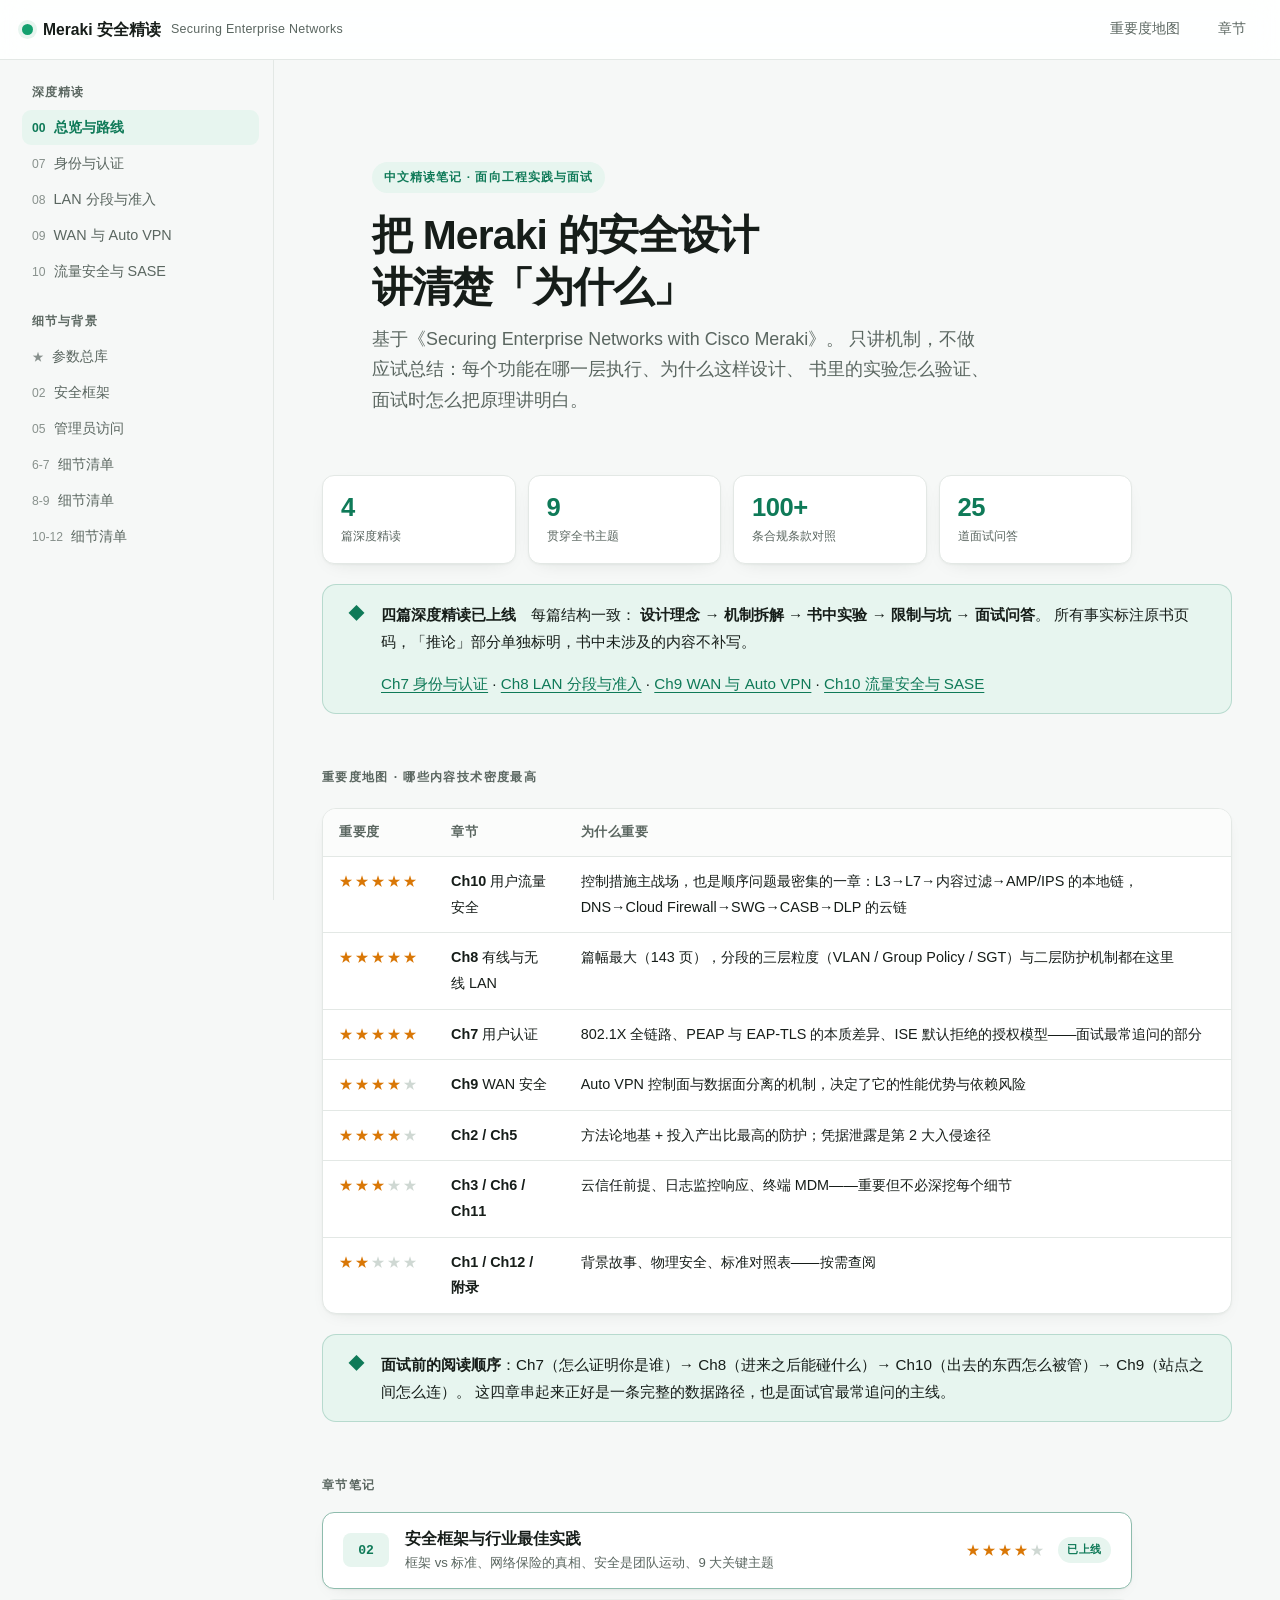
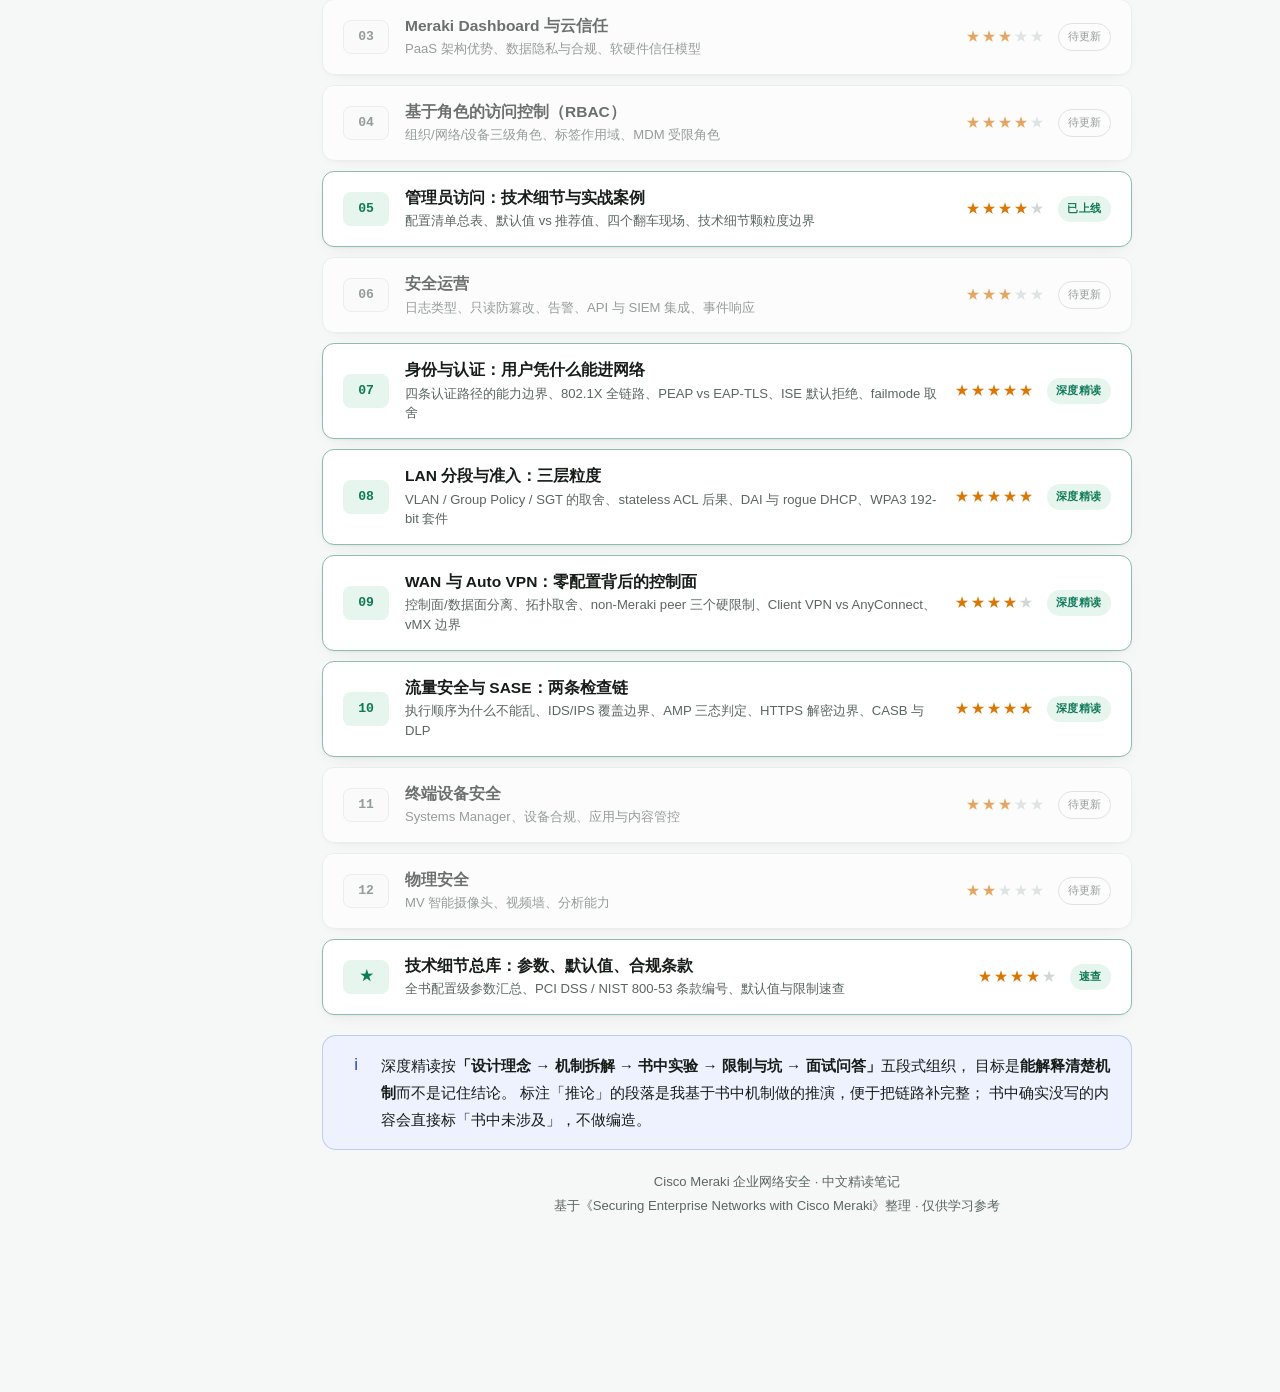
==== commit ce1e573a: "修正首页面试问答数量统计" ====
--- a/index.html
+++ b/index.html
@@ -55,7 +55,7 @@
       <div class="stat"><div class="n">4</div><div class="l">篇深度精读</div></div>
       <div class="stat"><div class="n">9</div><div class="l">贯穿全书主题</div></div>
       <div class="stat"><div class="n">100+</div><div class="l">条合规条款对照</div></div>
-      <div class="stat"><div class="n">26</div><div class="l">道面试问答</div></div>
+      <div class="stat"><div class="n">25</div><div class="l">道面试问答</div></div>
     </div>
 
     <div class="callout tip">
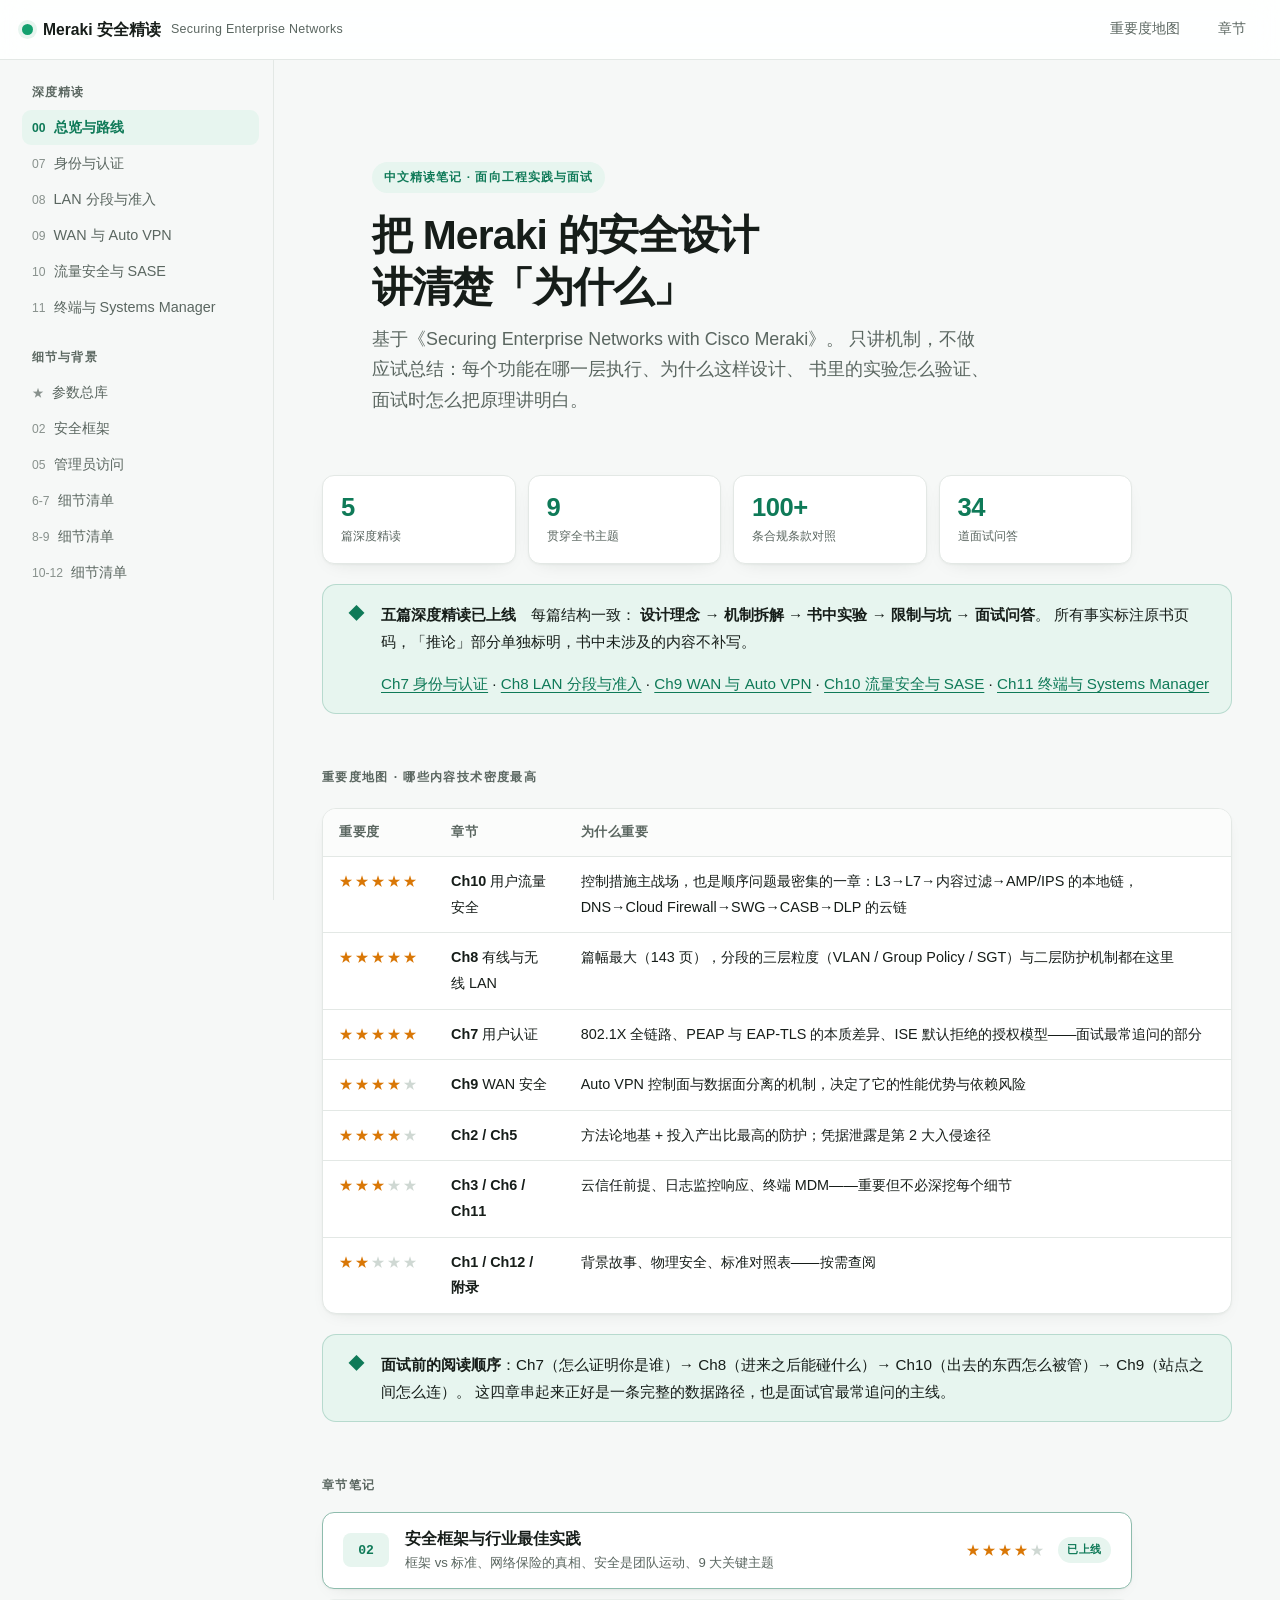
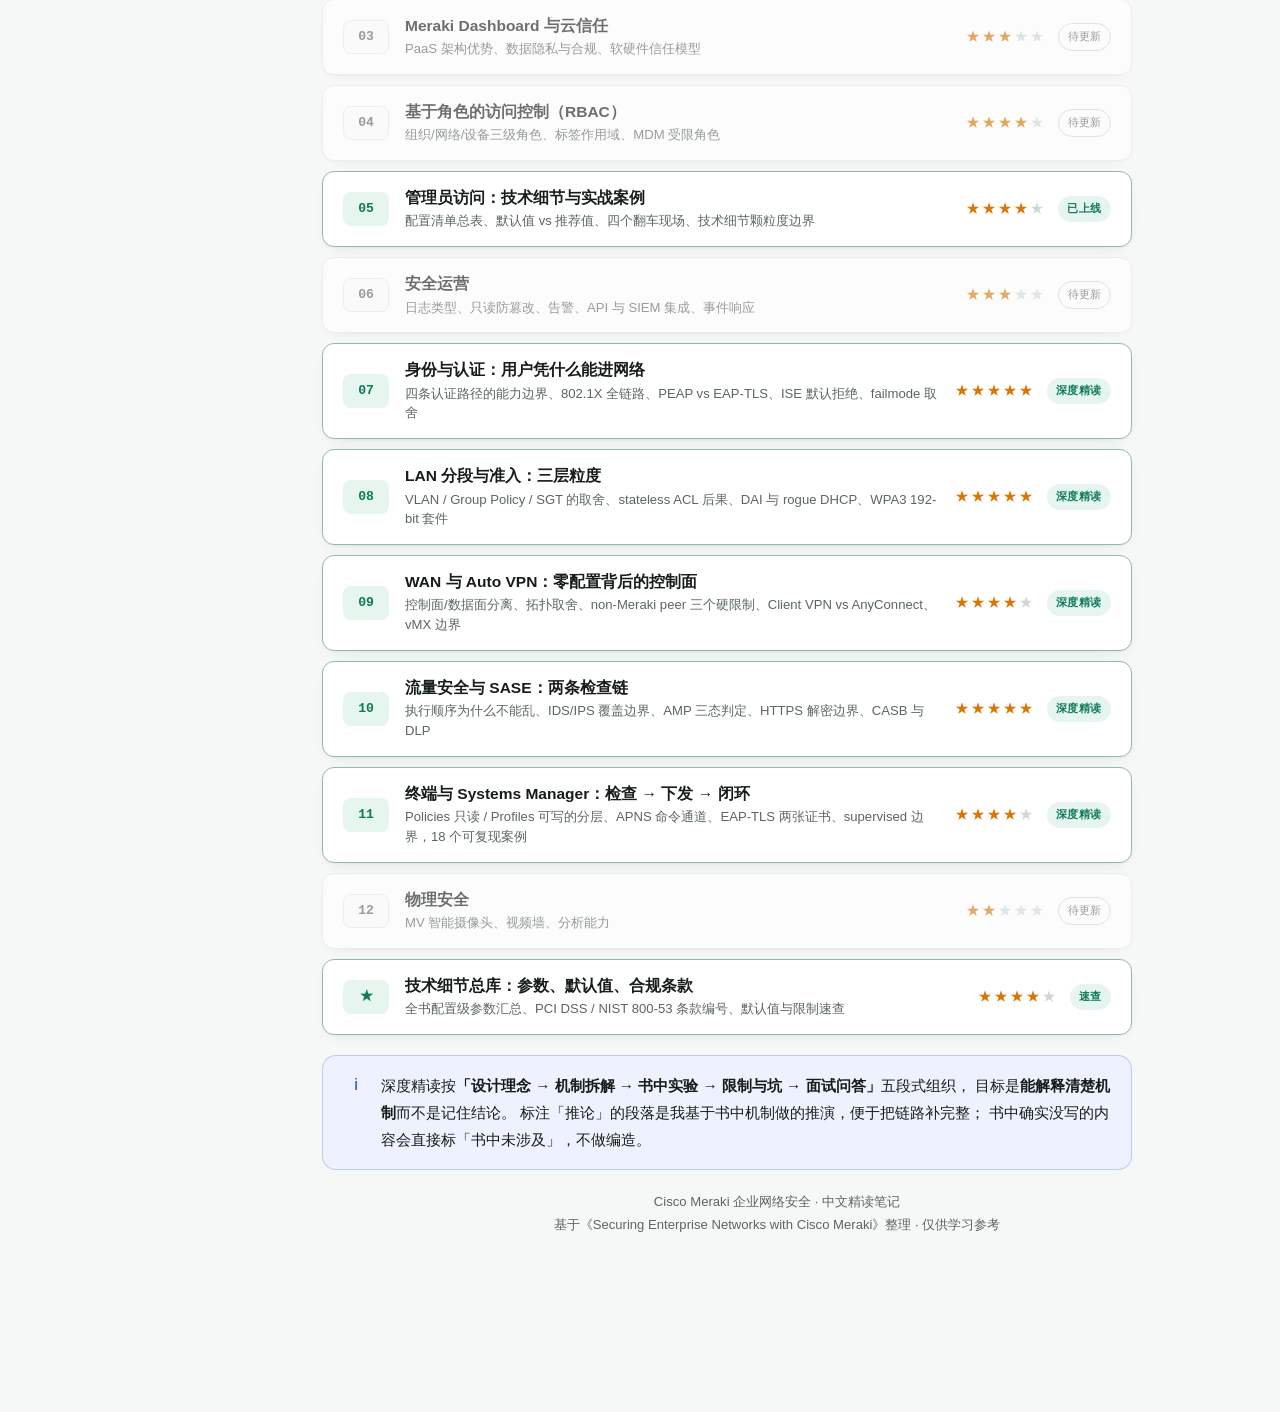
==== commit 9a68d2ce: "新增 Ch11 终端与 Systems Manager 深度精读（18 个案例）并更新导航" ====
--- a/index.html
+++ b/index.html
@@ -31,6 +31,7 @@
     <a href="notes/deep-ch08-lan.html"><span class="num">08</span>LAN 分段与准入</a>
     <a href="notes/deep-ch09-wan.html"><span class="num">09</span>WAN 与 Auto VPN</a>
     <a href="notes/deep-ch10-traffic.html"><span class="num">10</span>流量安全与 SASE</a>
+    <a href="notes/deep-ch11-endpoint.html"><span class="num">11</span>终端与 Systems Manager</a>
     <div class="side-group-title">细节与背景</div>
     <a href="notes/tech-details.html"><span class="num">★</span>参数总库</a>
     <a href="notes/ch02-frameworks.html"><span class="num">02</span>安全框架</a>
@@ -52,23 +53,24 @@
     </div>
 
     <div class="stat-row">
-      <div class="stat"><div class="n">4</div><div class="l">篇深度精读</div></div>
+      <div class="stat"><div class="n">5</div><div class="l">篇深度精读</div></div>
       <div class="stat"><div class="n">9</div><div class="l">贯穿全书主题</div></div>
       <div class="stat"><div class="n">100+</div><div class="l">条合规条款对照</div></div>
-      <div class="stat"><div class="n">25</div><div class="l">道面试问答</div></div>
+      <div class="stat"><div class="n">34</div><div class="l">道面试问答</div></div>
     </div>
 
     <div class="callout tip">
       <span class="ico">◆</span>
       <div>
-        <p><strong>四篇深度精读已上线</strong>　每篇结构一致：
+        <p><strong>五篇深度精读已上线</strong>　每篇结构一致：
         <strong>设计理念 → 机制拆解 → 书中实验 → 限制与坑 → 面试问答</strong>。
         所有事实标注原书页码，「推论」部分单独标明，书中未涉及的内容不补写。</p>
         <p style="margin-bottom:0">
           <a href="notes/deep-ch07-identity.html">Ch7 身份与认证</a> ·
           <a href="notes/deep-ch08-lan.html">Ch8 LAN 分段与准入</a> ·
           <a href="notes/deep-ch09-wan.html">Ch9 WAN 与 Auto VPN</a> ·
-          <a href="notes/deep-ch10-traffic.html">Ch10 流量安全与 SASE</a>
+          <a href="notes/deep-ch10-traffic.html">Ch10 流量安全与 SASE</a> ·
+          <a href="notes/deep-ch11-endpoint.html">Ch11 终端与 Systems Manager</a>
         </p>
       </div>
     </div>
@@ -229,13 +231,16 @@
         </span>
       </a>
 
-      <a class="ch-item soon">
+      <a class="ch-item ready" href="notes/deep-ch11-endpoint.html">
         <span class="idx">11</span>
         <span class="body">
-          <span class="t">终端设备安全</span>
-          <span class="d">Systems Manager、设备合规、应用与内容管控</span>
-        </span>
-        <span class="tail"><span class="stars">★★★<span class="off">★★</span></span><span class="badge-soon">待更新</span></span>
+          <span class="t">终端与 Systems Manager：检查 → 下发 → 闭环</span>
+          <span class="d">Policies 只读 / Profiles 可写的分层、APNS 命令通道、EAP-TLS 两张证书、supervised 边界，18 个可复现案例</span>
+        </span>
+        <span class="tail">
+          <span class="stars">★★★★<span class="off">★</span></span>
+          <span class="badge-ready">深度精读</span>
+        </span>
       </a>
 
       <a class="ch-item soon">
